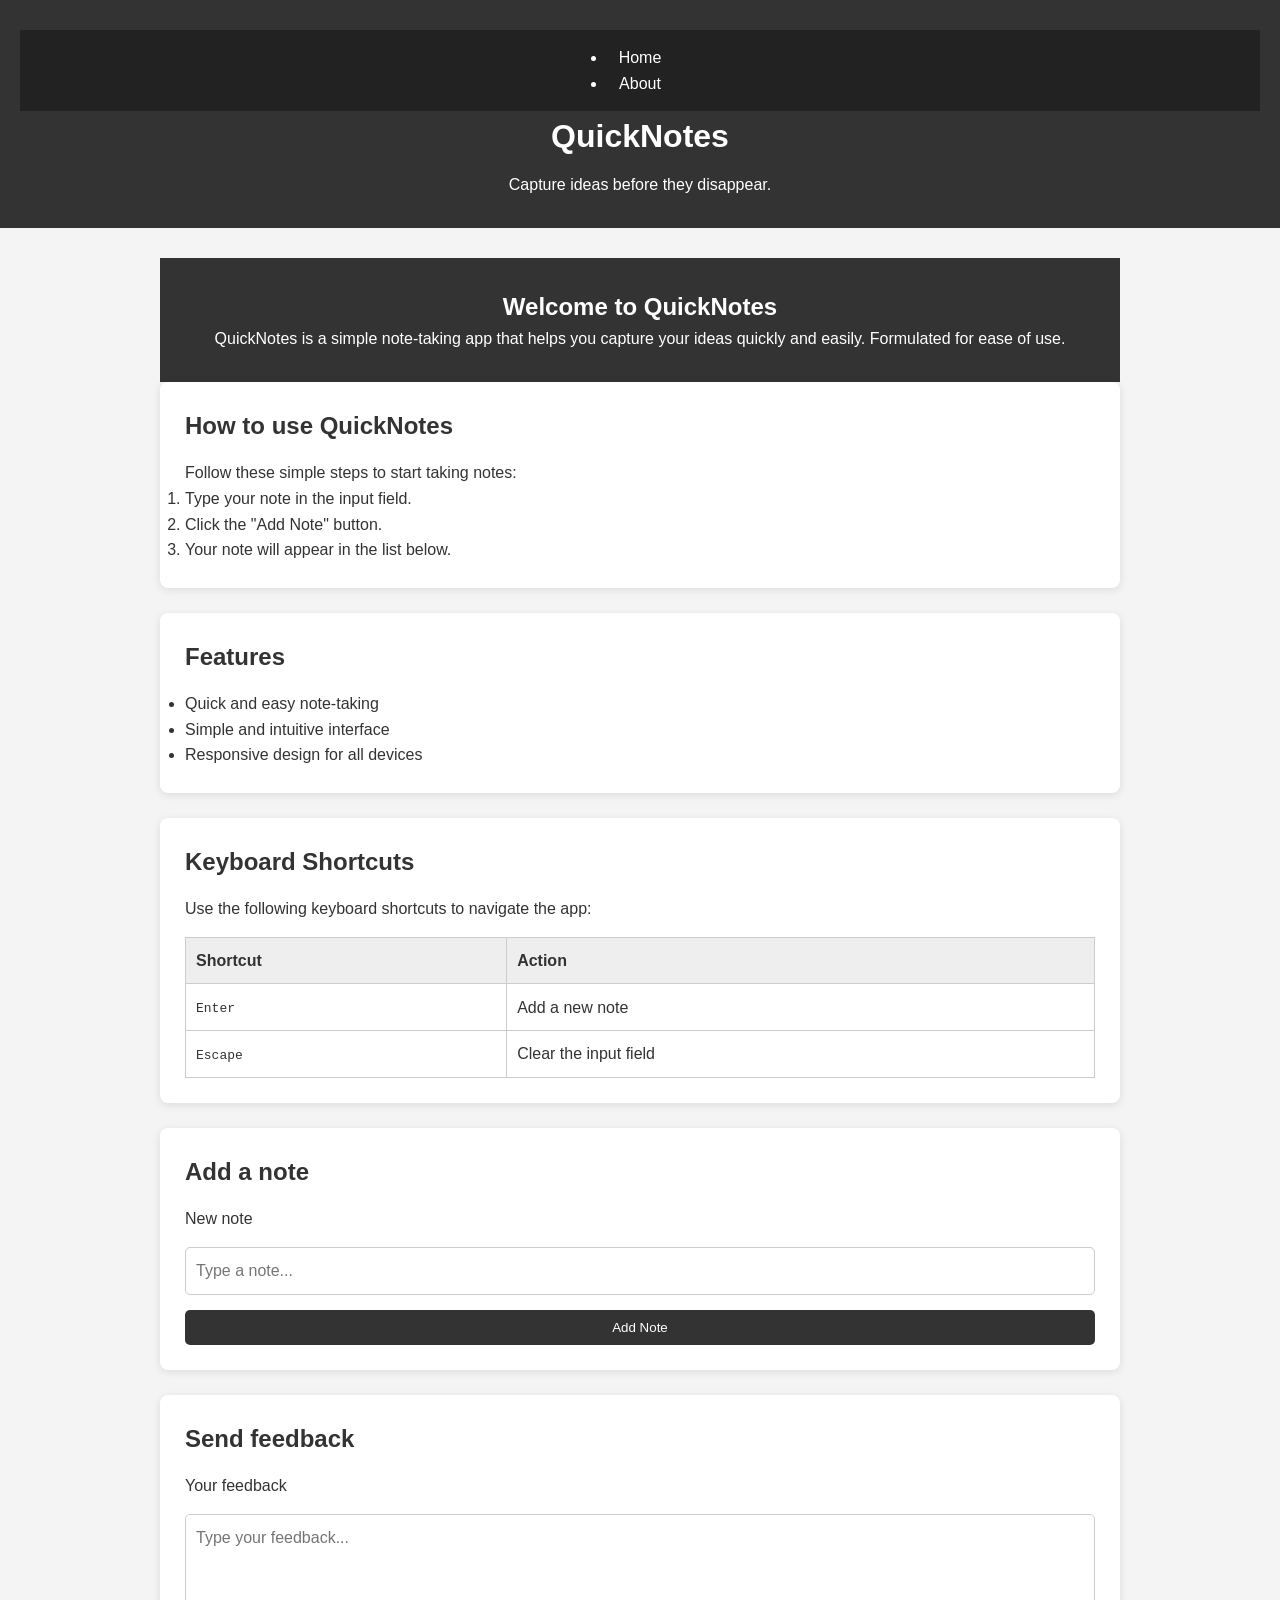
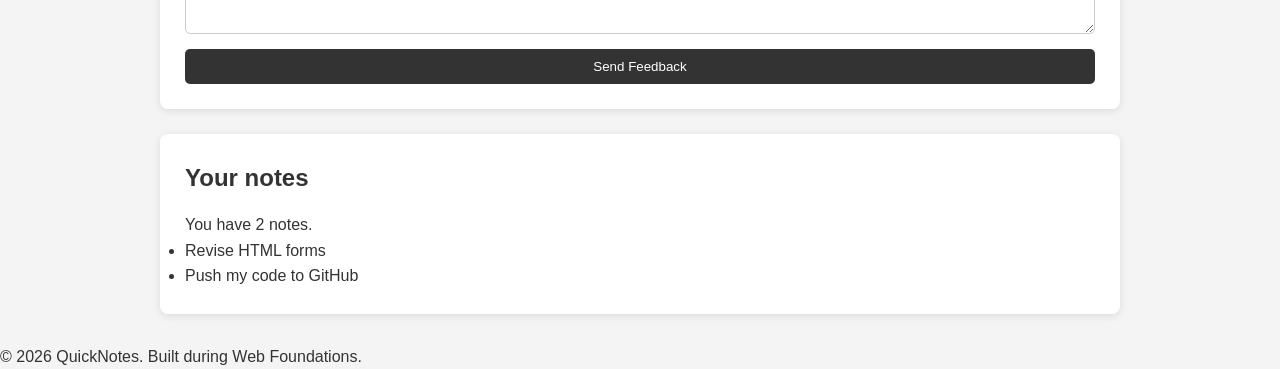
==== day2/about.html @ fb7acd17 "Adding CSS to day2 files" ====
<!DOCTYPE html>
<html lang="en">
  <head>
    <meta charset="UTF-8" />
    <meta name="viewport" content="width=device-width, initial-scale=1.0" />
    <title>QuickNotes</title>
    <link rel="stylesheet" href="style.css">
  </head>
  <body>
    <header>
        <nav>
          <ul>
            <li><a href="index.html">Home</a></li>
            <li><a href="about.html">About</a></li>
          </ul>
        </nav>
      <h1>QuickNotes</h1>
      <p>Capture ideas before they disappear.</p>
    </header>
 
    <main>
        <header>
          <h2>Welcome to QuickNotes</h2>
          <p>QuickNotes is a simple note-taking app that helps you capture your ideas quickly and easily. Formulated for ease of use.</p>
        </header>
      <section>
        <h2>How to use QuickNotes</h2>
        <p>Follow these simple steps to start taking notes:</p>
        <ol>
          <li>Type your note in the input field.</li>
          <li>Click the "Add Note" button.</li>
          <li>Your note will appear in the list below.</li>
        </ol>
      </section>

      <section>
        <h2>Features</h2>
        <ul>
          <li>Quick and easy note-taking</li>
          <li>Simple and intuitive interface</li>
          <li>Responsive design for all devices</li>
        </ul>
      </section>

      <section>
  <h2>Keyboard Shortcuts</h2>
  <p>Use the following keyboard shortcuts to navigate the app:</p>

  <table>
    <thead>
      <tr>
        <th>Shortcut</th>
        <th>Action</th>
      </tr>
    </thead>

    <tbody>
      <tr>
        <td><kbd>Enter</kbd></td>
        <td>Add a new note</td>
      </tr>
      <tr>
        <td><kbd>Escape</kbd></td>
        <td>Clear the input field</td>
      </tr>
    </tbody>
  </table>
</section>

      <section>
        <h2>Add a note</h2>
        <form id="note-form">
          <label for="note-input">New note</label>
          <input type="text" id="note-input" placeholder="Type a note..." />
          <button type="submit">Add Note</button>
        </form>
      </section>
 
      <section>
        <h2> Send feedback</h2>
        <form id="feedback-form">
          <label for="feedback-input">Your feedback</label>
          <textarea id="feedback-input" placeholder="Type your feedback..."></textarea>
          <button type="submit">Send Feedback</button>
      </section>

        <section>
        <h2>Your notes</h2>
        <p id="note-count">You have 2 notes.</p>
        <ul id="notes-list">
          <li>Revise HTML forms</li>
          <li>Push my code to GitHub</li>
        </ul>
      </section>
    </main>
 
    <footer>
      <p>&copy; 2026 QuickNotes. Built during Web Foundations.</p>
    </footer>
  </body>
</html>
---- day2/style.css ----
/* =========================
   1. RESET
   ========================= */

* {
  margin: 0;
  padding: 0;
  box-sizing: border-box;
}


/* =========================
   2. BASE BODY STYLES
   ========================= */

body {
  font-family: Arial, sans-serif;
  line-height: 1.6;
  background-color: #f4f4f4;
  color: #333;
}


/* =========================
   3. HEADER
   ========================= */

header {
  background-color: #333;
  color: white;
  text-align: center;
  padding: 30px 20px;
}

header h1 {
  margin-bottom: 10px;
}


/* =========================
   4. NAVIGATION
   ========================= */

nav {
  display: flex;
  justify-content: center;
  align-items: center;
  gap: 25px;
  padding: 15px;
  background-color: #222;
}

nav a {
  color: white;
  text-decoration: none;
  padding: 8px 12px;
  transition: background-color 0.3s ease;
}

nav a:hover {
  background-color: #555;
}


/* =========================
   5. MAIN CONTENT
   ========================= */

main {
  max-width: 1000px;
  margin: 30px auto;
  padding: 0 20px;
}


/* =========================
   6. SECTION CARDS
   ========================= */

section {
  background-color: white;
  padding: 25px;
  margin-bottom: 25px;
  border-radius: 8px;
  box-shadow: 0 2px 8px rgba(0, 0, 0, 0.1);
}

section h2 {
  margin-bottom: 15px;
}


/* =========================
   7. FEATURES GRID
   ========================= */

.features {
  display: grid;
  grid-template-columns: repeat(auto-fit, minmax(180px, 1fr));
  gap: 20px;
}

.feature-card {
  background-color: #f4f4f4;
  padding: 20px;
  border-radius: 8px;
}


/* =========================
   8. TABLE
   ========================= */

table {
  width: 100%;
  border-collapse: collapse;
  margin-top: 15px;
}

th,
td {
  border: 1px solid #ccc;
  padding: 10px;
  text-align: left;
}

th {
  background-color: #eee;
}


/* =========================
   9. FORM
   ========================= */

form {
  display: flex;
  flex-direction: column;
  gap: 15px;
}

input,
textarea,
select {
  width: 100%;
  padding: 10px;
  border: 1px solid #ccc;
  border-radius: 5px;
  font: inherit;
}

textarea {
  min-height: 120px;
  resize: vertical;
}

button {
  padding: 10px 20px;
  border: none;
  border-radius: 5px;
  background-color: #333;
  color: white;
  cursor: pointer;
  transition: background-color 0.3s ease;
}

button:hover {
  background-color: #555;
}


/* =========================
   10. SMALL SCREEN
   ========================= */

@media (max-width: 600px) {

  header {
    padding: 20px 10px;
  }

  header h1 {
    font-size: 24px;
  }

  nav {
    gap: 10px;
    padding: 10px;
  }

  nav a {
    padding: 6px 8px;
  }

  main {
    margin: 20px auto;
    padding: 0 10px;
  }
}
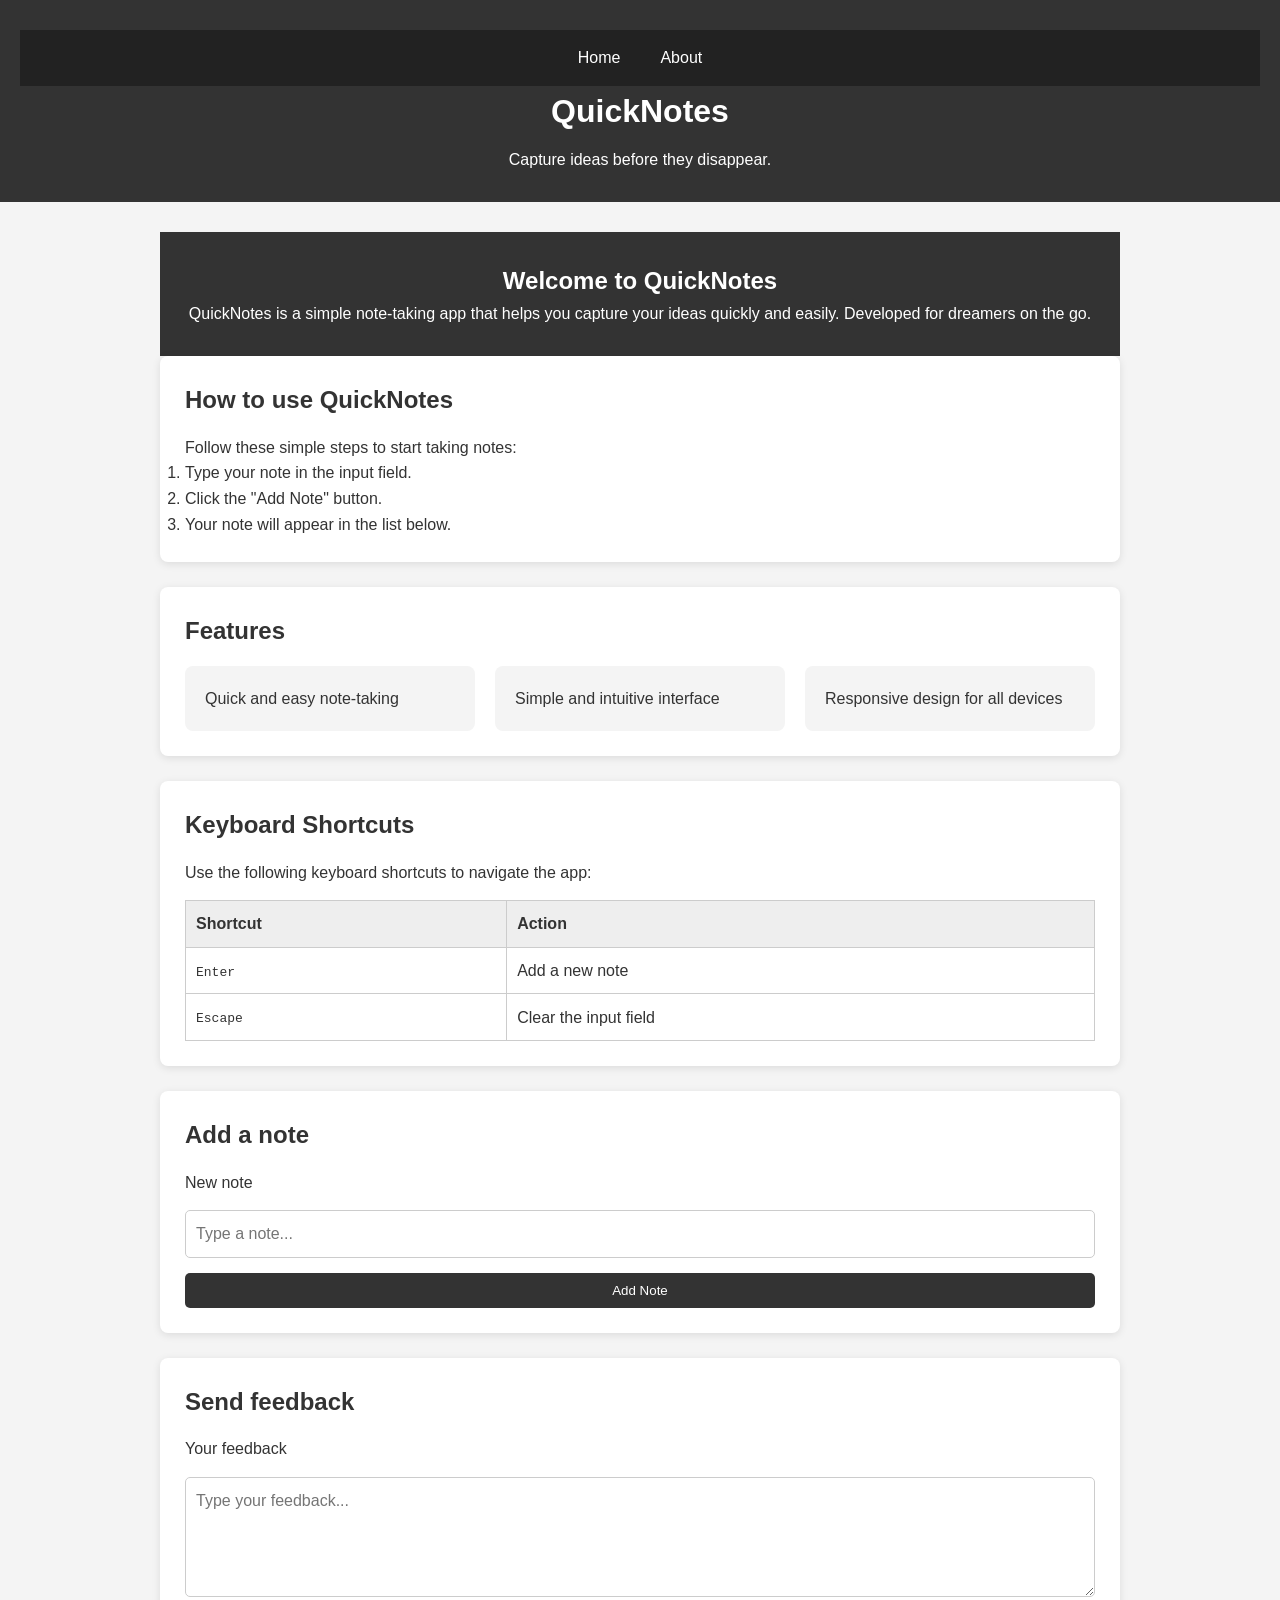
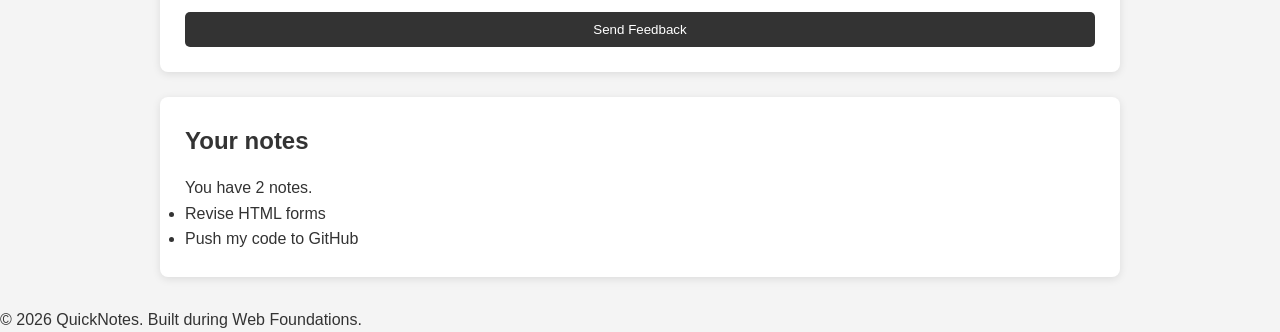
==== commit 28b1a855: "Improved the styling of the navigation bar and features section in the CSS file. Updated the about.h" ====
--- a/day2/about.html
+++ b/day2/about.html
@@ -21,7 +21,7 @@
     <main>
         <header>
           <h2>Welcome to QuickNotes</h2>
-          <p>QuickNotes is a simple note-taking app that helps you capture your ideas quickly and easily. Formulated for ease of use.</p>
+          <p>QuickNotes is a simple note-taking app that helps you capture your ideas quickly and easily. Developed for dreamers on the go.</p>
         </header>
       <section>
         <h2>How to use QuickNotes</h2>
@@ -33,9 +33,9 @@
         </ol>
       </section>
 
-      <section>
+<section>
         <h2>Features</h2>
-        <ul>
+        <ul class="features"> 
           <li>Quick and easy note-taking</li>
           <li>Simple and intuitive interface</li>
           <li>Responsive design for all devices</li>
--- a/day2/style.css
+++ b/day2/style.css
@@ -1,6 +1,4 @@
-/* =========================
-   1. RESET
-   ========================= */
+/* 1. RESET */
 
 * {
   margin: 0;
@@ -8,10 +6,7 @@
   box-sizing: border-box;
 }
 
-
-/* =========================
-   2. BASE BODY STYLES
-   ========================= */
+/* 2. BASE BODY STYLES */
 
 body {
   font-family: Arial, sans-serif;
@@ -20,10 +15,7 @@
   color: #333;
 }
 
-
-/* =========================
-   3. HEADER
-   ========================= */
+/* 3. HEADER */
 
 header {
   background-color: #333;
@@ -36,18 +28,19 @@
   margin-bottom: 10px;
 }
 
-
-/* =========================
-   4. NAVIGATION
-   ========================= */
+/* 4. NAVIGATION */
 
 nav {
+  background-color: #222;
+  padding: 15px;
+}
+
+nav ul {
   display: flex;
   justify-content: center;
   align-items: center;
-  gap: 25px;
-  padding: 15px;
-  background-color: #222;
+  gap: 16px;
+  list-style: none; 
 }
 
 nav a {
@@ -61,10 +54,7 @@
   background-color: #555;
 }
 
-
-/* =========================
-   5. MAIN CONTENT
-   ========================= */
+/* 5. MAIN CONTENT */
 
 main {
   max-width: 1000px;
@@ -72,10 +62,7 @@
   padding: 0 20px;
 }
 
-
-/* =========================
-   6. SECTION CARDS
-   ========================= */
+/* 6. SECTION CARDS */
 
 section {
   background-color: white;
@@ -89,27 +76,21 @@
   margin-bottom: 15px;
 }
 
-
-/* =========================
-   7. FEATURES GRID
-   ========================= */
+/* 7. FEATURES GRID */
 
 .features {
   display: grid;
   grid-template-columns: repeat(auto-fit, minmax(180px, 1fr));
   gap: 20px;
+  list-style: none; 
 }
 
-.feature-card {
+.features li {
   background-color: #f4f4f4;
   padding: 20px;
   border-radius: 8px;
 }
-
-
-/* =========================
-   8. TABLE
-   ========================= */
+/* 8. TABLE */
 
 table {
   width: 100%;
@@ -128,10 +109,7 @@
   background-color: #eee;
 }
 
-
-/* =========================
-   9. FORM
-   ========================= */
+/* 9. FORM */
 
 form {
   display: flex;
@@ -168,10 +146,7 @@
   background-color: #555;
 }
 
-
-/* =========================
-   10. SMALL SCREEN
-   ========================= */
+/* 10. SMALL SCREEN */
 
 @media (max-width: 600px) {
 
